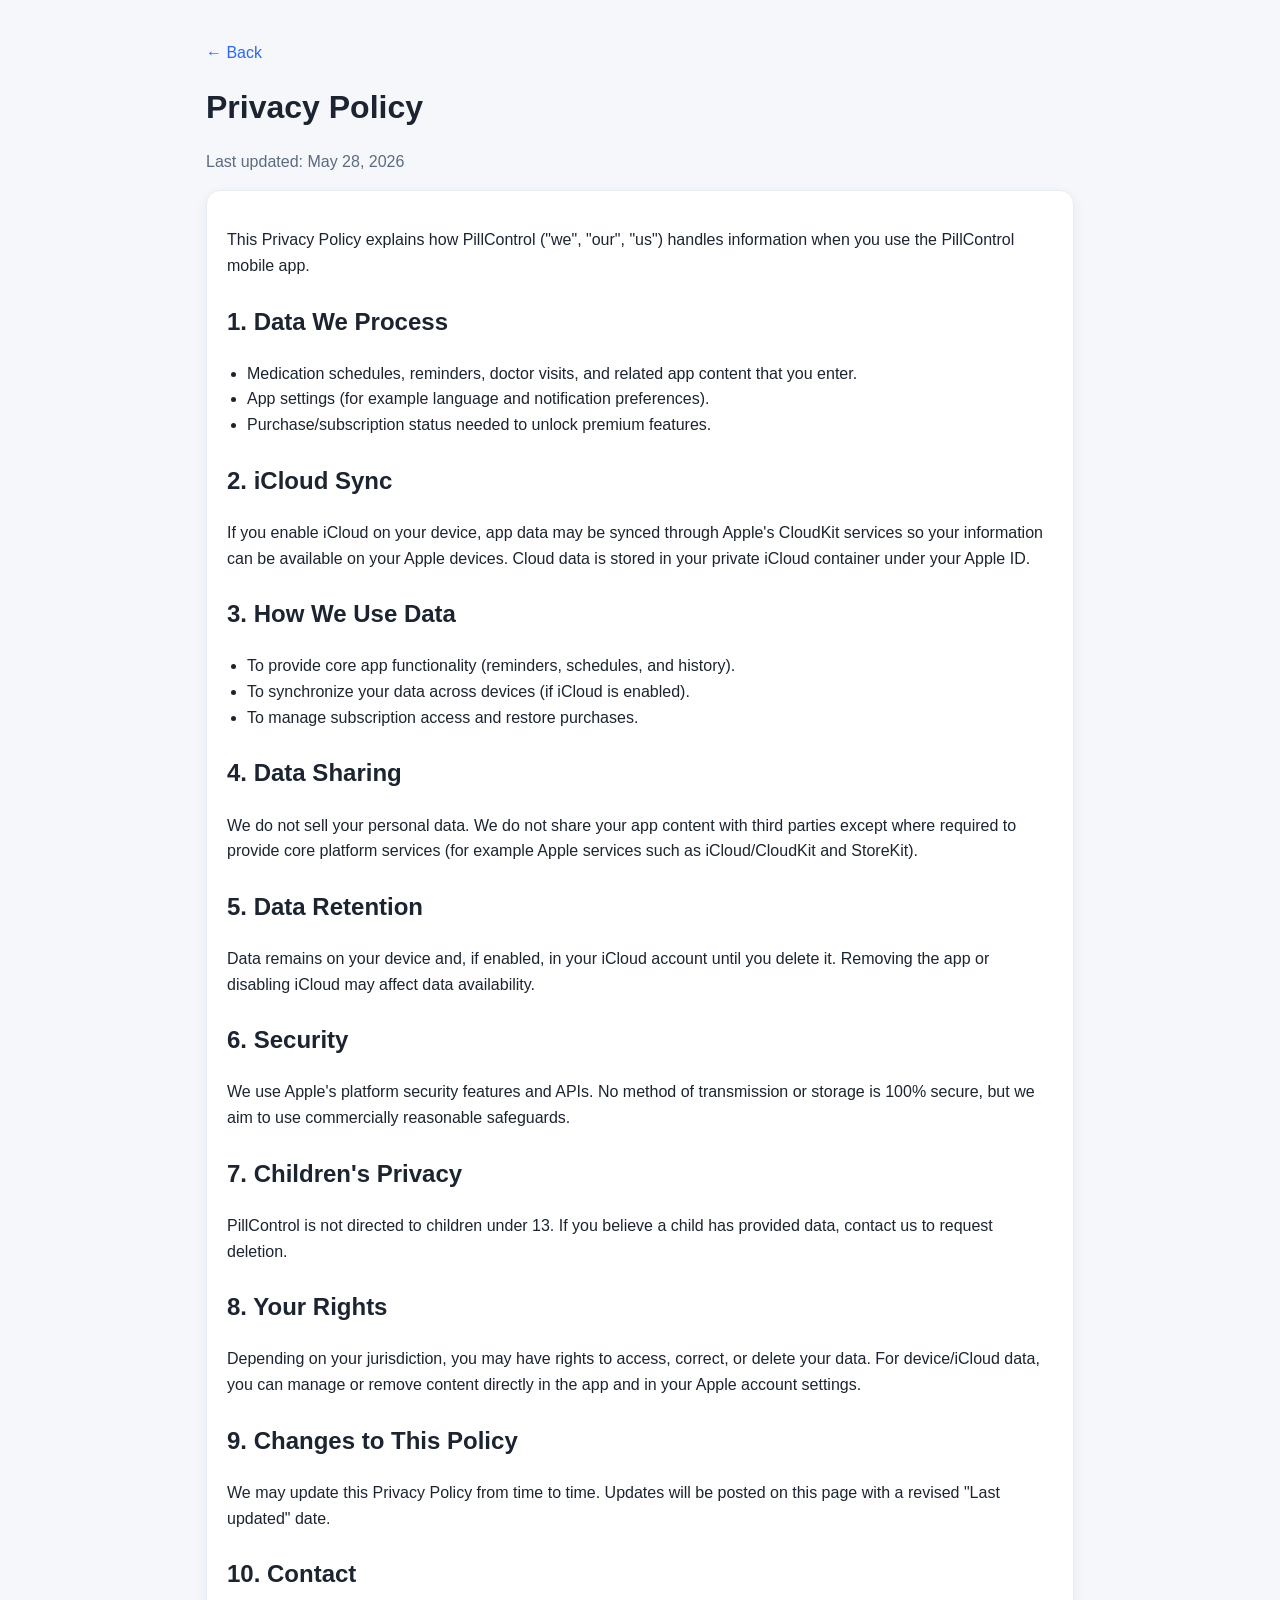
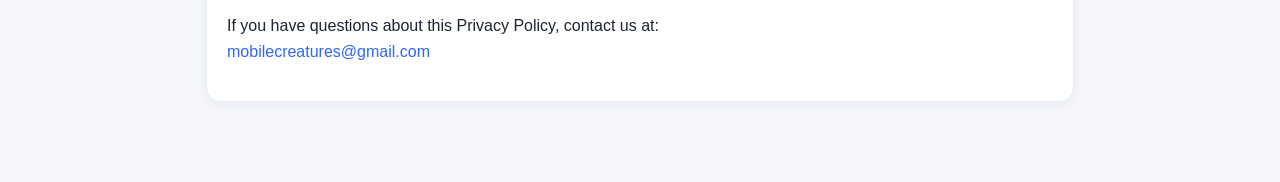
==== docs/privacy.html @ 3011d09c "Init" ====
<!doctype html>
<html lang="en">
<head>
  <meta charset="utf-8">
  <meta name="viewport" content="width=device-width, initial-scale=1">
  <title>Privacy Policy - PillControl</title>
  <link rel="stylesheet" href="./styles.css">
</head>
<body>
  <main class="container">
    <p><a href="./index.html">← Back</a></p>
    <h1>Privacy Policy</h1>
    <p class="muted">Last updated: May 28, 2026</p>

    <section class="card">
      <p>
        This Privacy Policy explains how PillControl ("we", "our", "us") handles information when you use the PillControl mobile app.
      </p>

      <h2>1. Data We Process</h2>
      <ul>
        <li>Medication schedules, reminders, doctor visits, and related app content that you enter.</li>
        <li>App settings (for example language and notification preferences).</li>
        <li>Purchase/subscription status needed to unlock premium features.</li>
      </ul>

      <h2>2. iCloud Sync</h2>
      <p>
        If you enable iCloud on your device, app data may be synced through Apple's CloudKit services so your information can be available on your Apple devices.
        Cloud data is stored in your private iCloud container under your Apple ID.
      </p>

      <h2>3. How We Use Data</h2>
      <ul>
        <li>To provide core app functionality (reminders, schedules, and history).</li>
        <li>To synchronize your data across devices (if iCloud is enabled).</li>
        <li>To manage subscription access and restore purchases.</li>
      </ul>

      <h2>4. Data Sharing</h2>
      <p>
        We do not sell your personal data. We do not share your app content with third parties except where required to provide core platform services (for example Apple services such as iCloud/CloudKit and StoreKit).
      </p>

      <h2>5. Data Retention</h2>
      <p>
        Data remains on your device and, if enabled, in your iCloud account until you delete it. Removing the app or disabling iCloud may affect data availability.
      </p>

      <h2>6. Security</h2>
      <p>
        We use Apple's platform security features and APIs. No method of transmission or storage is 100% secure, but we aim to use commercially reasonable safeguards.
      </p>

      <h2>7. Children's Privacy</h2>
      <p>
        PillControl is not directed to children under 13. If you believe a child has provided data, contact us to request deletion.
      </p>

      <h2>8. Your Rights</h2>
      <p>
        Depending on your jurisdiction, you may have rights to access, correct, or delete your data. For device/iCloud data, you can manage or remove content directly in the app and in your Apple account settings.
      </p>

      <h2>9. Changes to This Policy</h2>
      <p>
        We may update this Privacy Policy from time to time. Updates will be posted on this page with a revised "Last updated" date.
      </p>

      <h2>10. Contact</h2>
      <p>
        If you have questions about this Privacy Policy, contact us at:
        <br>
        <a href="mailto:mobilecreatures@gmail.com">mobilecreatures@gmail.com</a>
      </p>
    </section>
  </main>
</body>
</html>
---- docs/styles.css ----
* { box-sizing: border-box; }
body {
  margin: 0;
  font-family: -apple-system, BlinkMacSystemFont, "Segoe UI", Roboto, Helvetica, Arial, sans-serif;
  background: #f5f7fb;
  color: #1b2430;
  line-height: 1.6;
}
.container {
  max-width: 900px;
  margin: 40px auto;
  padding: 0 16px 40px;
}
h1 { margin: 0 0 8px; }
h2 { margin-top: 24px; }
.lead { font-size: 1.1rem; margin-bottom: 20px; }
.muted { color: #5b6b80; }
.card {
  background: #fff;
  border: 1px solid #e7edf6;
  border-radius: 14px;
  padding: 20px;
  box-shadow: 0 4px 14px rgba(20, 32, 56, 0.06);
}
a { color: #2f66f6; text-decoration: none; }
a:hover { text-decoration: underline; }
ul { padding-left: 20px; }
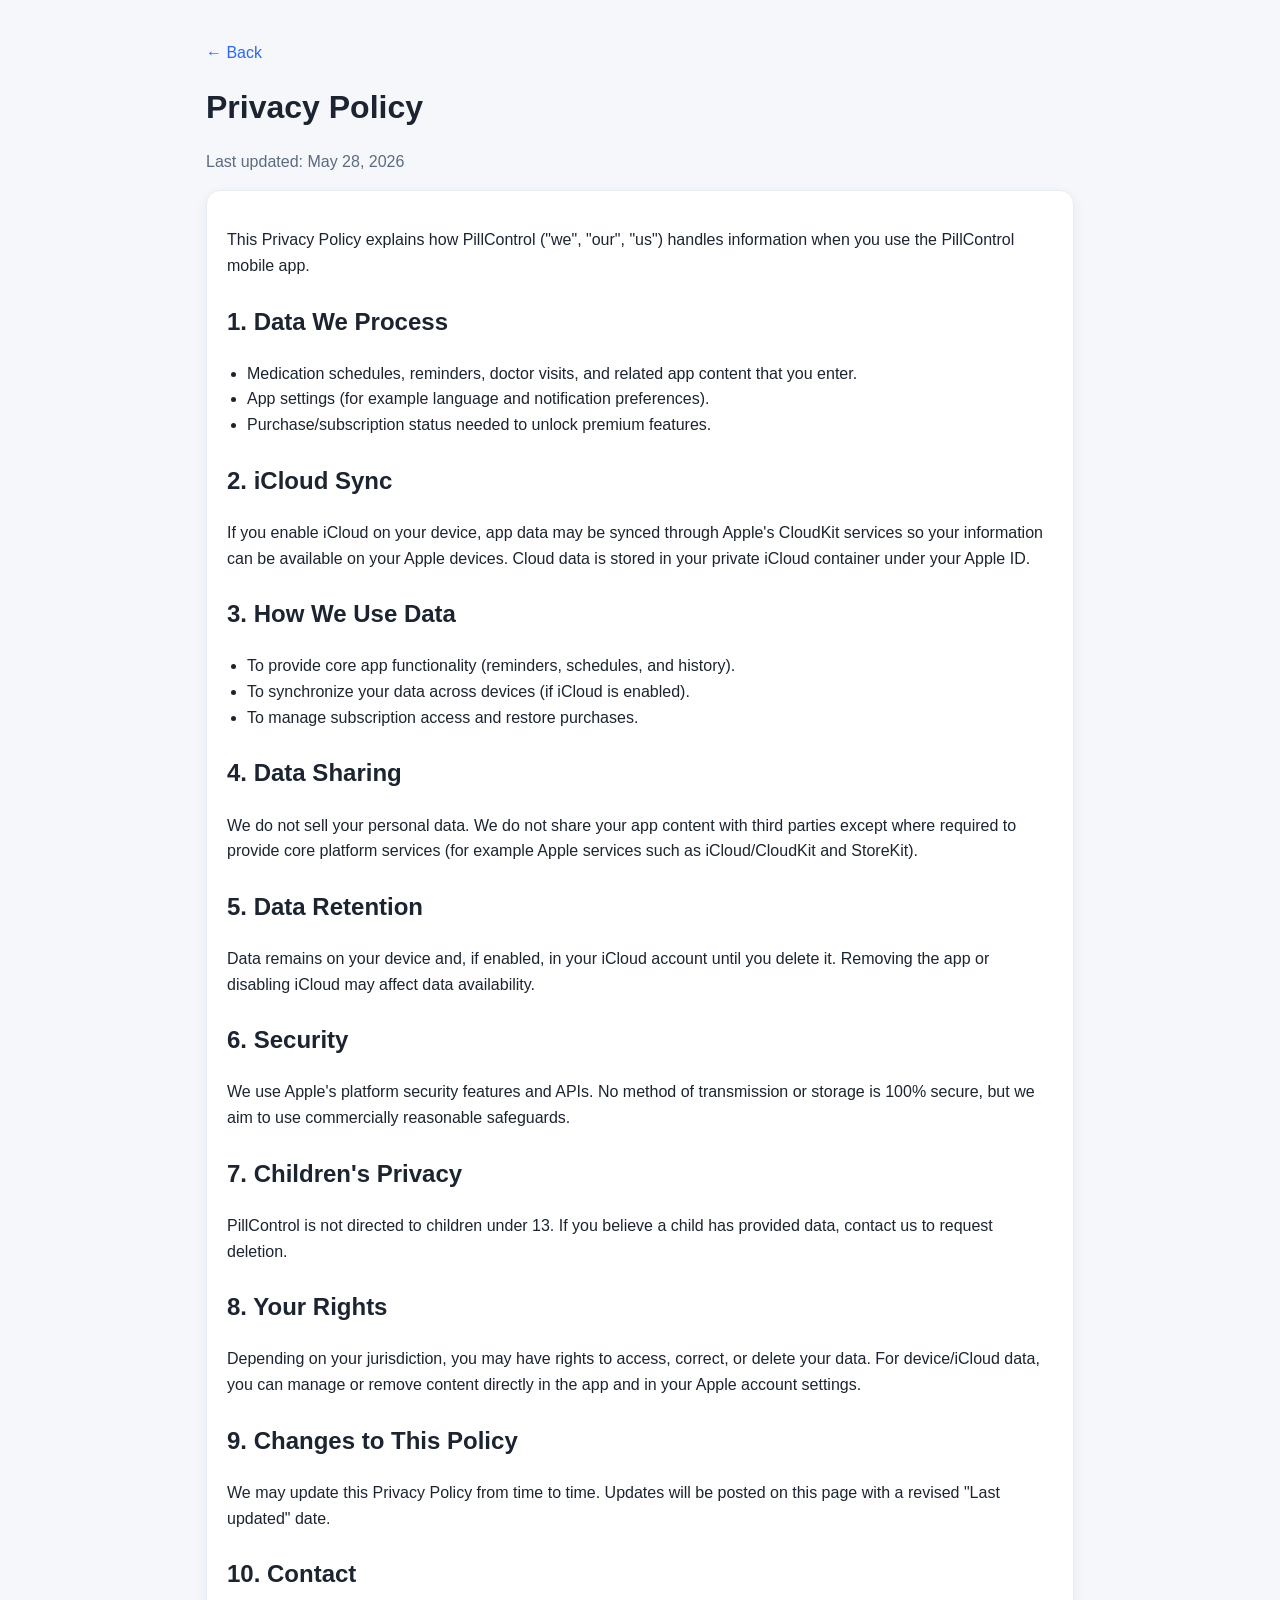
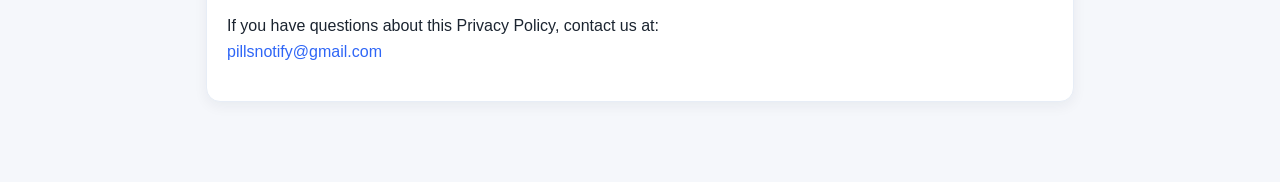
==== commit 9252346c: "Update privacy.html" ====
--- a/docs/privacy.html
+++ b/docs/privacy.html
@@ -71,7 +71,7 @@
       <p>
         If you have questions about this Privacy Policy, contact us at:
         <br>
-        <a href="mailto:mobilecreatures@gmail.com">mobilecreatures@gmail.com</a>
+        <a href="mailto:pillsnotify@gmail.com">pillsnotify@gmail.com</a>
       </p>
     </section>
   </main>
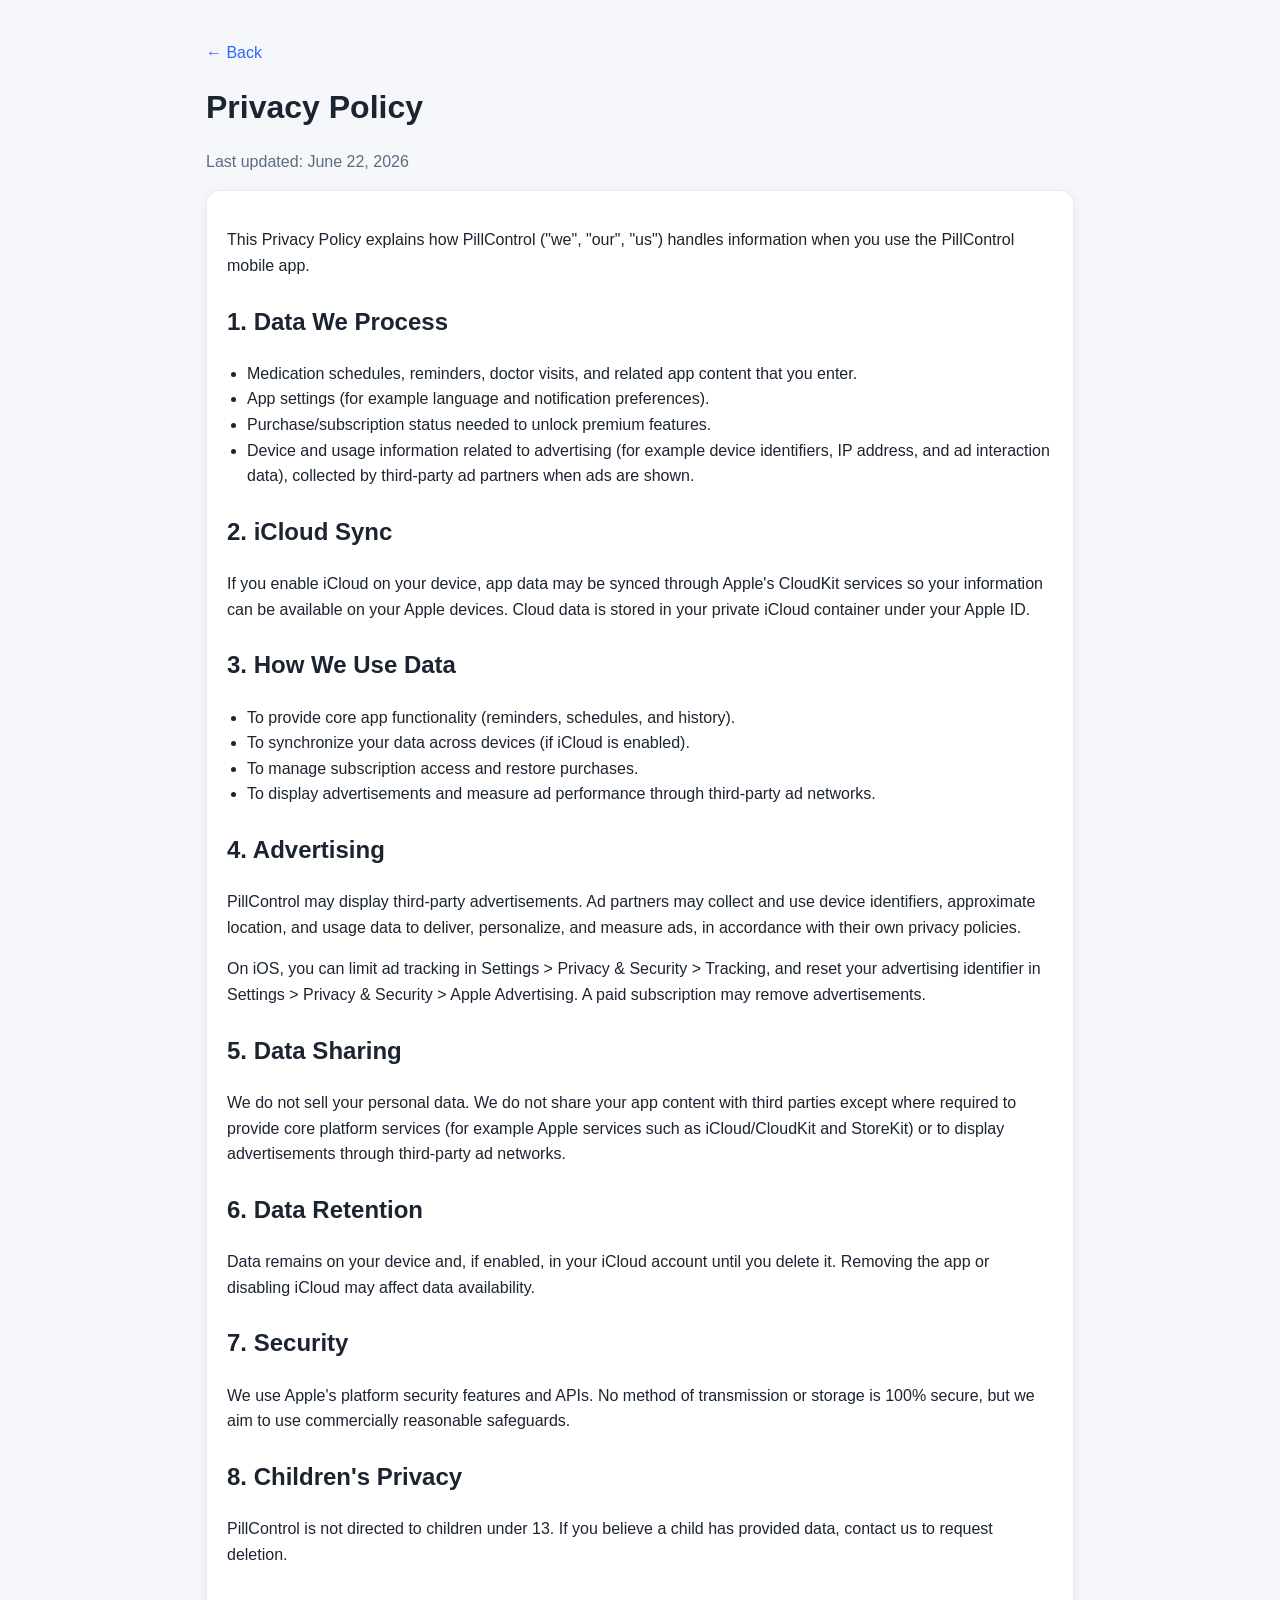
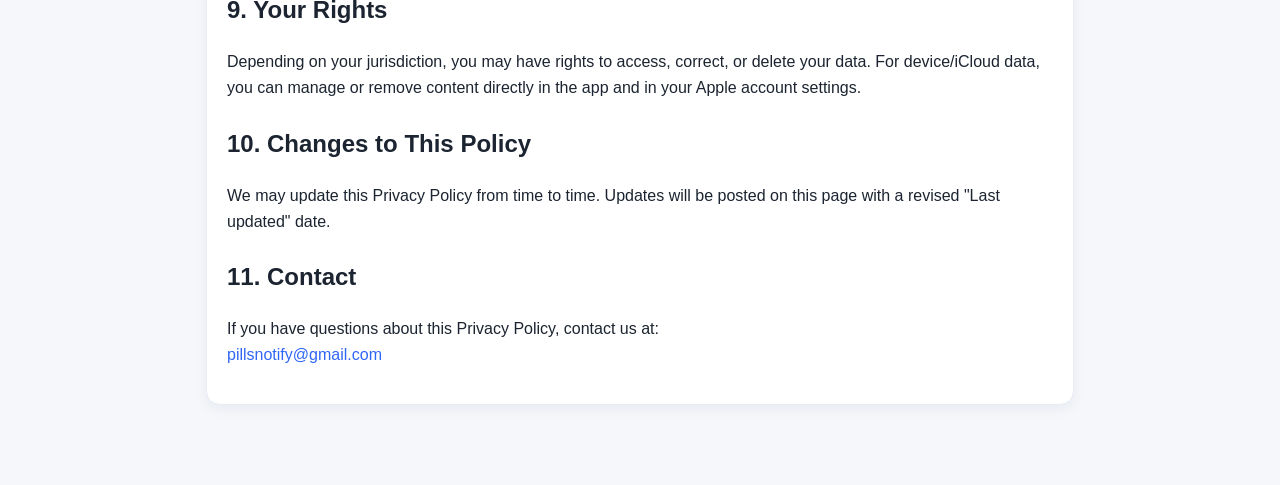
==== commit 6c15b8e5: "Update privacy.html" ====
--- a/docs/privacy.html
+++ b/docs/privacy.html
@@ -10,7 +10,7 @@
   <main class="container">
     <p><a href="./index.html">← Back</a></p>
     <h1>Privacy Policy</h1>
-    <p class="muted">Last updated: May 28, 2026</p>
+    <p class="muted">Last updated: June 22, 2026</p>
 
     <section class="card">
       <p>
@@ -22,6 +22,7 @@
         <li>Medication schedules, reminders, doctor visits, and related app content that you enter.</li>
         <li>App settings (for example language and notification preferences).</li>
         <li>Purchase/subscription status needed to unlock premium features.</li>
+        <li>Device and usage information related to advertising (for example device identifiers, IP address, and ad interaction data), collected by third-party ad partners when ads are shown.</li>
       </ul>
 
       <h2>2. iCloud Sync</h2>
@@ -35,39 +36,48 @@
         <li>To provide core app functionality (reminders, schedules, and history).</li>
         <li>To synchronize your data across devices (if iCloud is enabled).</li>
         <li>To manage subscription access and restore purchases.</li>
+        <li>To display advertisements and measure ad performance through third-party ad networks.</li>
       </ul>
 
-      <h2>4. Data Sharing</h2>
+      <h2>4. Advertising</h2>
       <p>
-        We do not sell your personal data. We do not share your app content with third parties except where required to provide core platform services (for example Apple services such as iCloud/CloudKit and StoreKit).
+        PillControl may display third-party advertisements. Ad partners may collect and use device identifiers, approximate location, and usage data to deliver, personalize, and measure ads, in accordance with their own privacy policies.
+      </p>
+      <p>
+        On iOS, you can limit ad tracking in Settings &gt; Privacy &amp; Security &gt; Tracking, and reset your advertising identifier in Settings &gt; Privacy &amp; Security &gt; Apple Advertising. A paid subscription may remove advertisements.
       </p>
 
-      <h2>5. Data Retention</h2>
+      <h2>5. Data Sharing</h2>
+      <p>
+        We do not sell your personal data. We do not share your app content with third parties except where required to provide core platform services (for example Apple services such as iCloud/CloudKit and StoreKit) or to display advertisements through third-party ad networks.
+      </p>
+
+      <h2>6. Data Retention</h2>
       <p>
         Data remains on your device and, if enabled, in your iCloud account until you delete it. Removing the app or disabling iCloud may affect data availability.
       </p>
 
-      <h2>6. Security</h2>
+      <h2>7. Security</h2>
       <p>
         We use Apple's platform security features and APIs. No method of transmission or storage is 100% secure, but we aim to use commercially reasonable safeguards.
       </p>
 
-      <h2>7. Children's Privacy</h2>
+      <h2>8. Children's Privacy</h2>
       <p>
         PillControl is not directed to children under 13. If you believe a child has provided data, contact us to request deletion.
       </p>
 
-      <h2>8. Your Rights</h2>
+      <h2>9. Your Rights</h2>
       <p>
         Depending on your jurisdiction, you may have rights to access, correct, or delete your data. For device/iCloud data, you can manage or remove content directly in the app and in your Apple account settings.
       </p>
 
-      <h2>9. Changes to This Policy</h2>
+      <h2>10. Changes to This Policy</h2>
       <p>
         We may update this Privacy Policy from time to time. Updates will be posted on this page with a revised "Last updated" date.
       </p>
 
-      <h2>10. Contact</h2>
+      <h2>11. Contact</h2>
       <p>
         If you have questions about this Privacy Policy, contact us at:
         <br>
